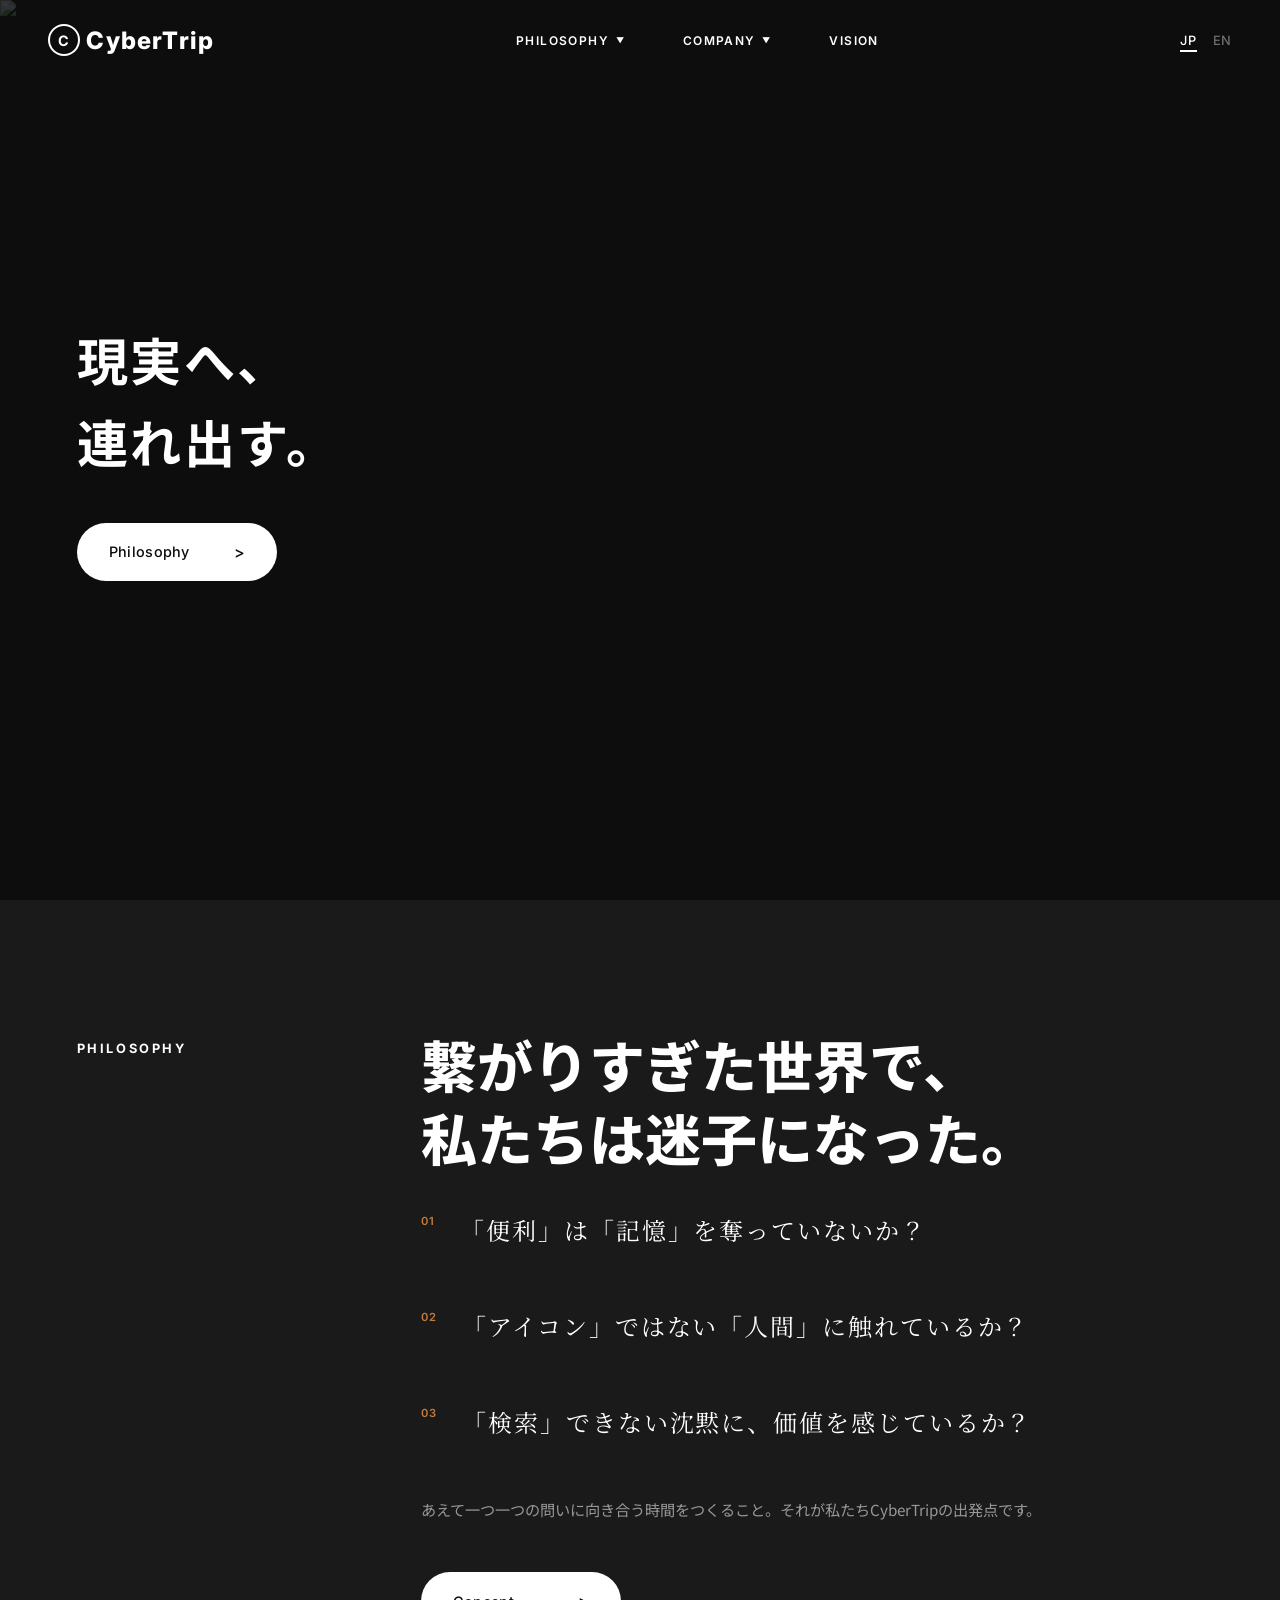
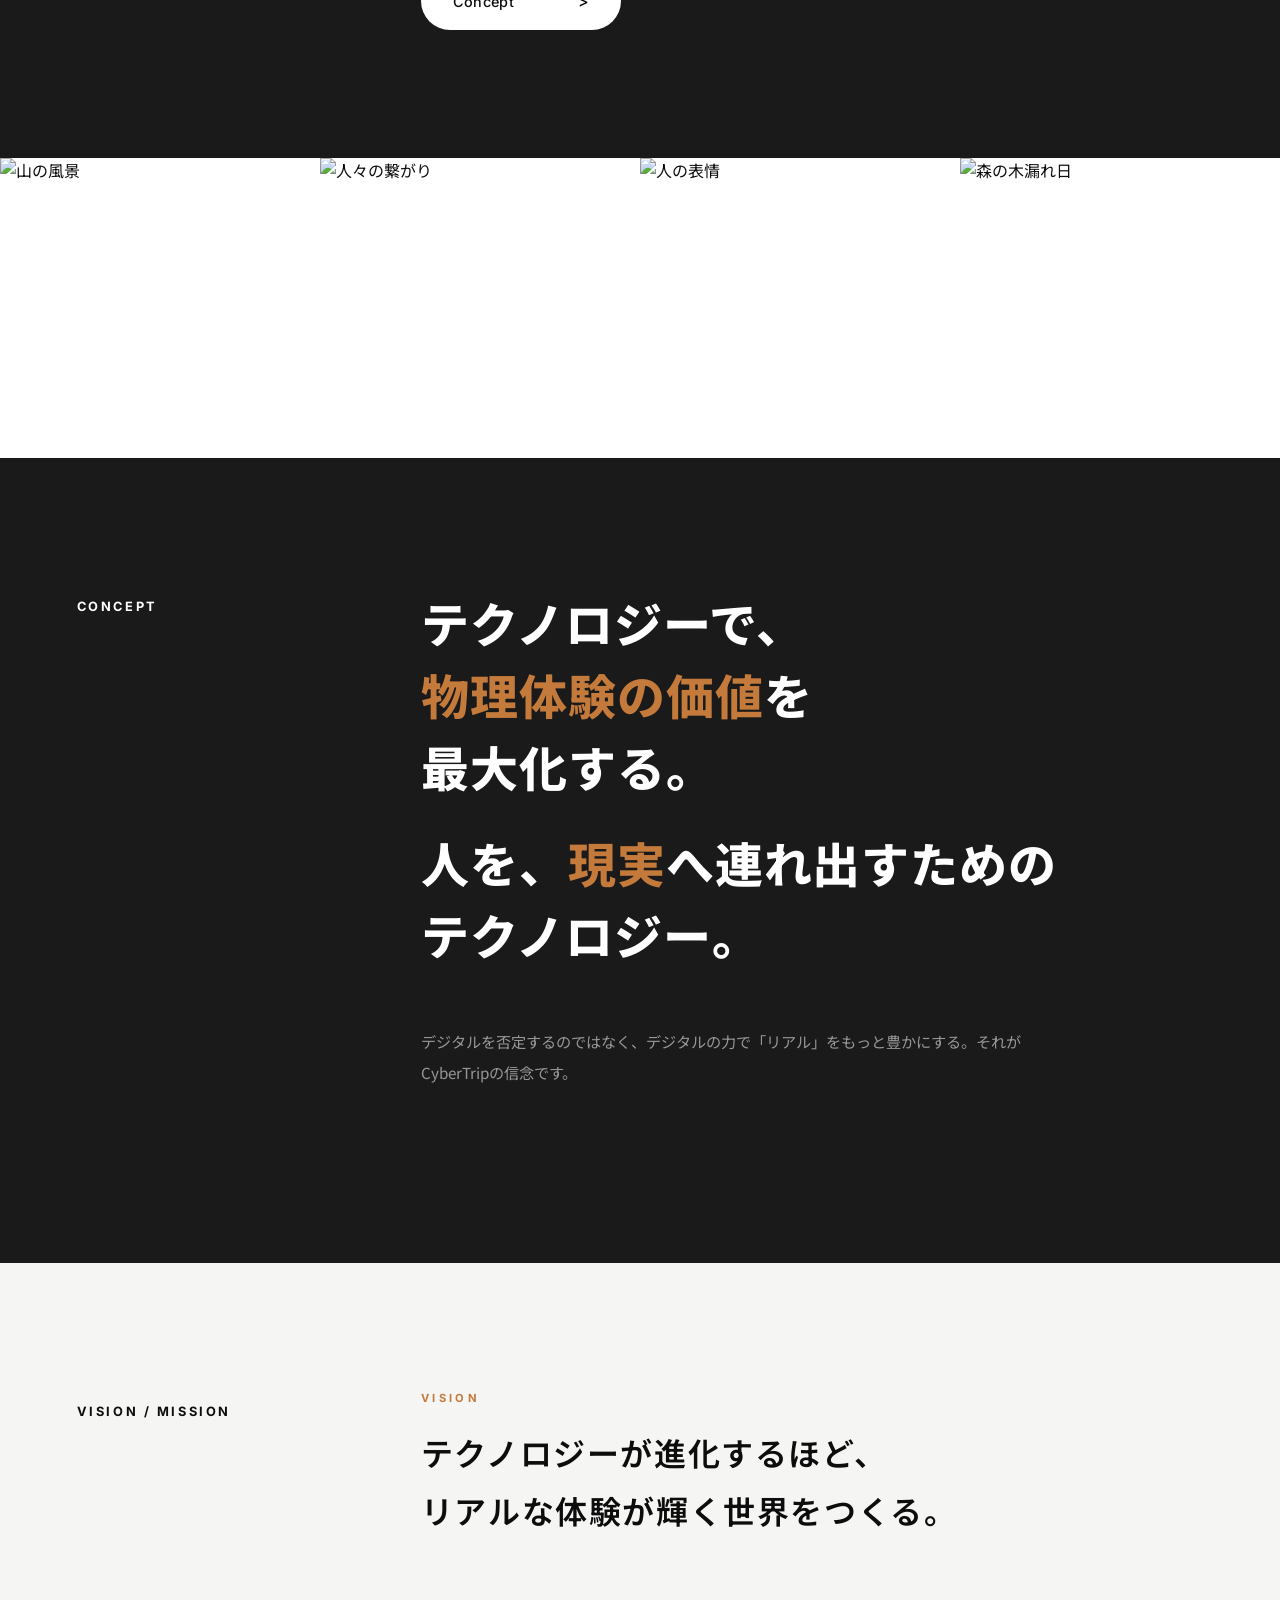
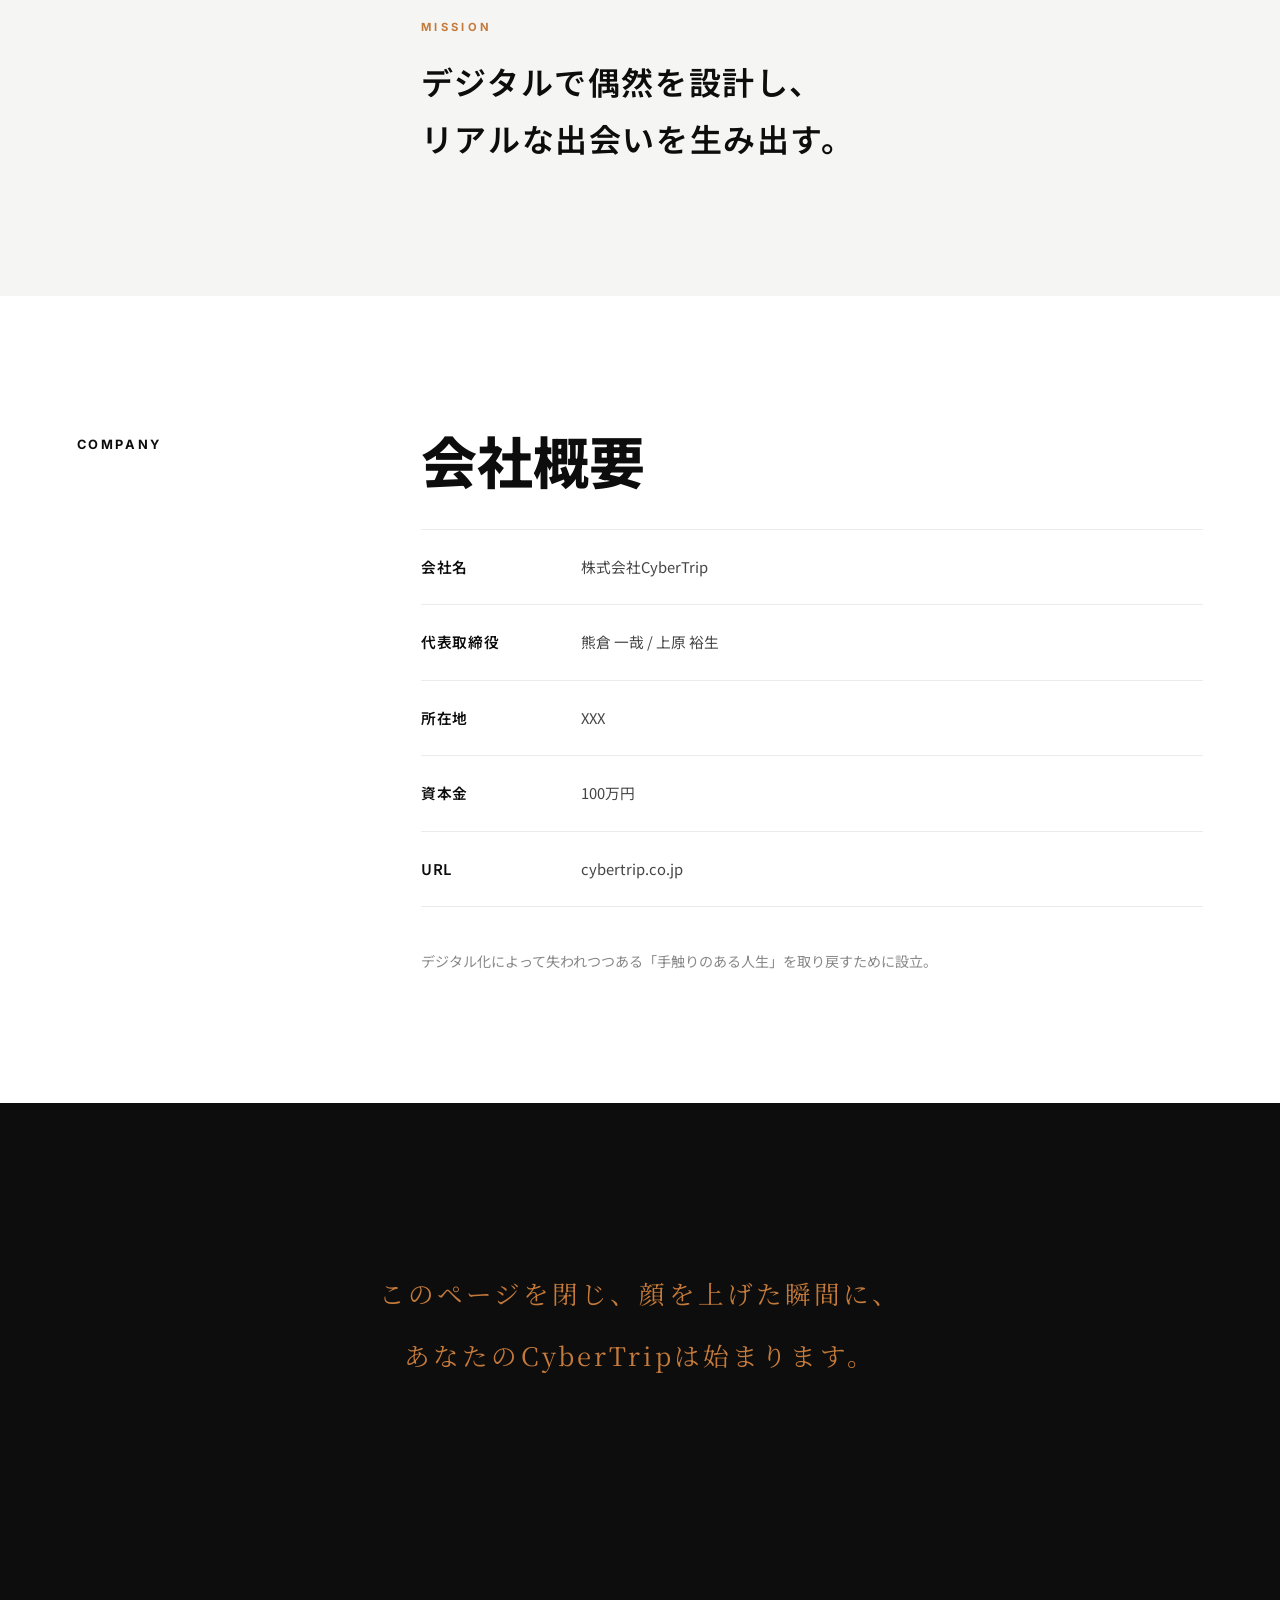
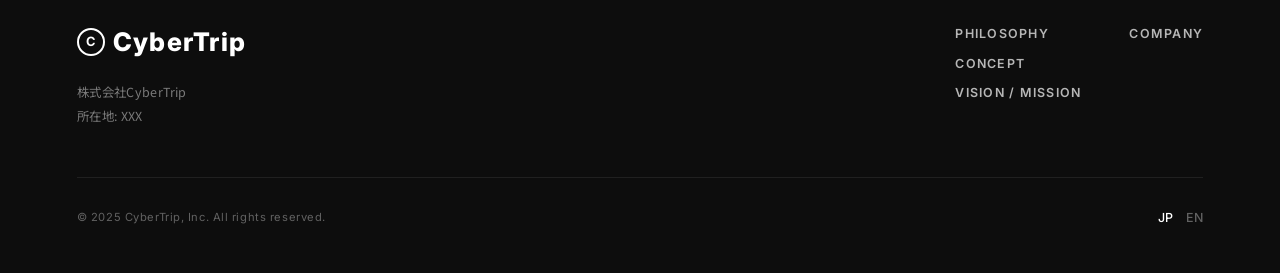
==== ja/index.html @ 6051e89f "Initial commit: cybertrip website" ====
<!DOCTYPE html>
<html lang="ja">
<head>
  <meta charset="UTF-8">
  <meta name="viewport" content="width=device-width, initial-scale=1.0">
  <title>CyberTrip — 現実へ、連れ出す。</title>
  <meta name="description" content="テクノロジーで、物理体験の価値を最大化する。人を、現実へ連れ出すためのテクノロジー。株式会社CyberTrip">
  <link rel="canonical" href="https://cybertrip.co.jp/ja/">
  <link rel="stylesheet" href="../css/style.css">
</head>
<body>

  <!-- ======== HEADER ======== -->
  <header class="header header--hero">
    <a href="#" class="logo">
      <span class="logo-mark">C</span>
      CyberTrip
    </a>

    <nav class="nav-main">
      <!-- PHILOSOPHY -->
      <div class="nav-item">
        <a href="#philosophy">Philosophy <span class="nav-arrow">▼</span></a>
        <div class="mega-dropdown">
          <div class="mega-dropdown-inner">
            <div>
              <div class="mega-title">PHILOSOPHY</div>
              <a href="#philosophy" class="mega-top-link">Philosophy Top <span>></span></a>
            </div>
            <div class="mega-links">
              <a href="#philosophy">問題提起</a>
              <a href="#concept">コンセプト</a>
              <a href="#vision">Vision / Mission</a>
            </div>
          </div>
        </div>
      </div>

      <!-- COMPANY -->
      <div class="nav-item">
        <a href="#company">Company <span class="nav-arrow">▼</span></a>
        <div class="mega-dropdown">
          <div class="mega-dropdown-inner">
            <div>
              <div class="mega-title">COMPANY</div>
              <a href="#company" class="mega-top-link">会社概要 <span>></span></a>
            </div>
            <div class="mega-links">
              <a href="#company">会社情報</a>
              <a href="#vision">Vision / Mission</a>
            </div>
          </div>
        </div>
      </div>

      <!-- VISION -->
      <div class="nav-item">
        <a href="#vision">Vision</a>
      </div>
    </nav>

    <div class="lang-switch">
      <a href="../ja/" class="active">JP</a>
      <a href="../en/">EN</a>
    </div>

    <div class="hamburger" aria-label="メニュー">
      <span></span><span></span><span></span>
    </div>
  </header>

  <!-- ======== HERO ======== -->
  <section class="hero">
    <div class="hero-bg">
      <img src="https://images.unsplash.com/photo-1477959858617-67f85cf4f1df?w=1920&q=80" alt="都市の風景">
      <div class="hero-bg-gradient"></div>
    </div>
    <div class="hero-clip">
      <img src="https://images.unsplash.com/photo-1501139083538-0139583c060f?w=1200&q=80" alt="自然と時間">
    </div>
    <div class="hero-content">
      <h1 class="hero-title-ja">
        現実へ、<br>連れ出す。
      </h1>
      <a href="#philosophy" class="btn-pill btn-pill--white">
        Philosophy <span class="arrow">></span>
      </a>
    </div>
  </section>

  <!-- ======== PHILOSOPHY (dark) ======== -->
  <section class="section section--dark" id="philosophy">
    <div class="section-inner">
      <div class="section-label">Philosophy</div>
      <div>
        <h2 class="section-heading fade-up" style="color:#fff;">
          繋がりすぎた世界で、<br>私たちは迷子になった。
        </h2>
        <div class="philosophy-statements">
          <div class="philosophy-item">
            <span class="philosophy-num">01</span>
            <p class="philosophy-text">「便利」は「記憶」を奪っていないか？</p>
          </div>
          <div class="philosophy-item">
            <span class="philosophy-num">02</span>
            <p class="philosophy-text">「アイコン」ではない「人間」に触れているか？</p>
          </div>
          <div class="philosophy-item">
            <span class="philosophy-num">03</span>
            <p class="philosophy-text">「検索」できない沈黙に、価値を感じているか？</p>
          </div>
        </div>
        <p class="section-body">
          あえて一つ一つの問いに向き合う時間をつくること。それが私たちCyberTripの出発点です。
        </p>
        <a href="#concept" class="btn-pill btn-pill--white">
          Concept <span class="arrow">></span>
        </a>
      </div>
    </div>
  </section>

  <!-- ======== IMAGE ROW ======== -->
  <div class="image-row">
    <div class="img-cell">
      <img src="https://images.unsplash.com/photo-1506905925346-21bda4d32df4?w=600&q=75" alt="山の風景">
    </div>
    <div class="img-cell">
      <img src="https://images.unsplash.com/photo-1529156069898-49953e39b3ac?w=600&q=75" alt="人々の繋がり">
    </div>
    <div class="img-cell">
      <img src="https://images.unsplash.com/photo-1507003211169-0a1dd7228f2d?w=600&q=75" alt="人の表情">
    </div>
    <div class="img-cell">
      <img src="https://images.unsplash.com/photo-1441974231531-c6227db76b6e?w=600&q=75" alt="森の木漏れ日">
    </div>
  </div>

  <!-- ======== CONCEPT (dark) ======== -->
  <section class="section section--dark" id="concept">
    <div class="section-inner">
      <div class="section-label">Concept</div>
      <div class="concept-block">
        <p class="concept-text fade-up">
          テクノロジーで、<br><span class="accent">物理体験の価値</span>を<br>最大化する。
        </p>
        <p class="concept-text fade-up">
          人を、<span class="accent">現実</span>へ連れ出すための<br>テクノロジー。
        </p>
        <p class="section-body" style="margin-top:2rem;">
          デジタルを否定するのではなく、デジタルの力で「リアル」をもっと豊かにする。それがCyberTripの信念です。
        </p>
      </div>
    </div>
  </section>

  <!-- ======== VISION / MISSION (light) ======== -->
  <section class="section section--light" id="vision">
    <div class="section-inner">
      <div class="section-label">Vision / Mission</div>
      <div class="vm-blocks">
        <div class="vm-item">
          <div class="vm-label">Vision</div>
          <p class="vm-text">
            テクノロジーが進化するほど、<br>リアルな体験が輝く世界をつくる。
          </p>
        </div>
        <div class="vm-item">
          <div class="vm-label">Mission</div>
          <p class="vm-text">
            デジタルで偶然を設計し、<br>リアルな出会いを生み出す。
          </p>
        </div>
      </div>
    </div>
  </section>

  <!-- ======== COMPANY (white) ======== -->
  <section class="section section--white" id="company">
    <div class="section-inner">
      <div class="section-label">Company</div>
      <div>
        <h2 class="section-heading fade-up">会社概要</h2>
        <div class="company-grid fade-up">
          <div class="company-row">
            <span class="company-key">会社名</span>
            <span class="company-value">株式会社CyberTrip</span>
          </div>
          <div class="company-row">
            <span class="company-key">代表取締役</span>
            <span class="company-value">熊倉 一哉 / 上原 裕生</span>
          </div>
          <div class="company-row">
            <span class="company-key">所在地</span>
            <span class="company-value">XXX</span>
          </div>
          <div class="company-row">
            <span class="company-key">資本金</span>
            <span class="company-value">100万円</span>
          </div>
          <div class="company-row">
            <span class="company-key">URL</span>
            <span class="company-value">cybertrip.co.jp</span>
          </div>
        </div>
        <p class="company-note fade-up">
          デジタル化によって失われつつある「手触りのある人生」を取り戻すために設立。
        </p>
      </div>
    </div>
  </section>

  <!-- ======== CLOSING ======== -->
  <section class="closing">
    <p class="closing-text">
      このページを閉じ、顔を上げた瞬間に、<br>あなたのCyberTripは始まります。
    </p>
  </section>

  <!-- ======== FOOTER ======== -->
  <footer class="footer">
    <div class="footer-inner">
      <div>
        <div class="footer-logo">
          <span class="logo-mark">C</span>
          CyberTrip
        </div>
        <div class="footer-company-info">
          株式会社CyberTrip<br>
          所在地: XXX
        </div>
      </div>
      <div class="footer-links">
        <div class="footer-links-col">
          <a href="#philosophy">Philosophy</a>
          <a href="#concept">Concept</a>
          <a href="#vision">Vision / Mission</a>
        </div>
        <div class="footer-links-col">
          <a href="#company">Company</a>
        </div>
      </div>
    </div>
    <div class="footer-bottom">
      <span class="footer-copy">&copy; 2025 CyberTrip, Inc. All rights reserved.</span>
      <div class="footer-bottom-right">
        <div class="footer-lang">
          <a href="../ja/" class="active">JP</a>
          <a href="../en/">EN</a>
        </div>
      </div>
    </div>
  </footer>

  <script src="../js/script.js"></script>
</body>
</html>
---- css/style.css ----
/* ============================================
   CyberTrip Corporate Site
   CARTA-inspired modern corporate design
   ============================================ */

@import url('https://fonts.googleapis.com/css2?family=Inter:wght@300;400;500;600;700;800;900&family=Noto+Sans+JP:wght@300;400;500;600;700;800;900&family=Noto+Serif+JP:wght@300;400;500;600;700&display=swap');

/* --- Reset --- */
*, *::before, *::after {
  margin: 0;
  padding: 0;
  box-sizing: border-box;
}

:root {
  --black: #0d0d0d;
  --dark: #1a1a1a;
  --dark-gray: #2a2a2a;
  --mid-gray: #888;
  --light-gray: #f5f5f3;
  --white: #ffffff;
  --accent: #c47a3b;
  --font-en: 'Inter', -apple-system, BlinkMacSystemFont, sans-serif;
  --font-ja: 'Noto Sans JP', 'Hiragino Sans', sans-serif;
  --font-ja-serif: 'Noto Serif JP', 'Yu Mincho', serif;
  --header-h: 80px;
  --ease: cubic-bezier(0.25, 0.46, 0.45, 0.94);
}

html {
  scroll-behavior: smooth;
  -webkit-font-smoothing: antialiased;
  -moz-osx-font-smoothing: grayscale;
  font-size: 16px;
}

body {
  font-family: var(--font-ja);
  color: var(--black);
  background: var(--white);
  overflow-x: hidden;
}

body.en {
  font-family: var(--font-en);
}

a {
  color: inherit;
  text-decoration: none;
}

img {
  max-width: 100%;
  display: block;
}

/* ============================================
   HEADER / NAVIGATION
   ============================================ */
.header {
  position: fixed;
  top: 0;
  left: 0;
  width: 100%;
  height: var(--header-h);
  z-index: 1000;
  display: flex;
  align-items: center;
  justify-content: space-between;
  padding: 0 3rem;
  transition: background 0.4s ease, box-shadow 0.4s ease;
}

.header--hero {
  background: transparent;
}

.header--scrolled {
  background: rgba(13, 13, 13, 0.95);
  backdrop-filter: blur(10px);
  box-shadow: 0 1px 0 rgba(255,255,255,0.06);
}

/* Logo */
.logo {
  font-family: var(--font-en);
  font-size: 1.5rem;
  font-weight: 800;
  color: var(--white);
  letter-spacing: 0.05em;
  display: flex;
  align-items: center;
  gap: 0.4rem;
}

.logo-mark {
  width: 32px;
  height: 32px;
  border: 2.5px solid var(--white);
  border-radius: 50%;
  display: flex;
  align-items: center;
  justify-content: center;
  font-size: 0.9rem;
  font-weight: 700;
}

/* Main Nav */
.nav-main {
  display: flex;
  align-items: center;
  gap: 0;
}

.nav-item {
  position: relative;
}

.nav-item > a {
  display: flex;
  align-items: center;
  gap: 0.4rem;
  padding: 0 1.8rem;
  height: var(--header-h);
  font-family: var(--font-en);
  font-size: 0.75rem;
  font-weight: 600;
  letter-spacing: 0.12em;
  text-transform: uppercase;
  color: var(--white);
  transition: opacity 0.3s ease;
}

.nav-item > a:hover {
  opacity: 0.7;
}

.nav-arrow {
  font-size: 0.5rem;
  transition: transform 0.3s ease;
}

.nav-item:hover .nav-arrow {
  transform: rotate(180deg);
}

/* Mega Dropdown */
.mega-dropdown {
  position: absolute;
  top: var(--header-h);
  left: 50%;
  transform: translateX(-50%);
  background: var(--white);
  border-radius: 16px;
  padding: 2.5rem 3rem;
  min-width: 600px;
  box-shadow: 0 20px 60px rgba(0,0,0,0.15);
  opacity: 0;
  visibility: hidden;
  transition: all 0.35s var(--ease);
  pointer-events: none;
}

.nav-item:hover .mega-dropdown {
  opacity: 1;
  visibility: visible;
  pointer-events: auto;
  transform: translateX(-50%) translateY(0);
}

.mega-dropdown-inner {
  display: grid;
  grid-template-columns: 200px 1fr;
  gap: 2rem;
}

.mega-title {
  font-family: var(--font-en);
  font-size: 1.4rem;
  font-weight: 800;
  color: var(--black);
  letter-spacing: 0.02em;
}

.mega-top-link {
  display: flex;
  align-items: center;
  justify-content: space-between;
  margin-top: 1.2rem;
  padding-bottom: 1rem;
  border-bottom: 1px solid #e0e0e0;
  font-size: 0.85rem;
  font-weight: 500;
  color: var(--black);
  transition: color 0.3s;
}

.mega-top-link:hover {
  color: var(--accent);
}

.mega-links {
  display: grid;
  grid-template-columns: 1fr 1fr;
  gap: 0.8rem 2rem;
  align-content: start;
}

.mega-links a {
  display: flex;
  align-items: center;
  gap: 0.5rem;
  font-size: 0.85rem;
  font-weight: 600;
  color: var(--black);
  letter-spacing: 0.03em;
  padding: 0.4rem 0;
  transition: color 0.3s;
}

.mega-links a::before {
  content: '>';
  font-size: 0.7rem;
  color: var(--mid-gray);
}

.mega-links a:hover {
  color: var(--accent);
}

/* Language Switch */
.lang-switch {
  display: flex;
  align-items: center;
  gap: 1rem;
}

.lang-switch a {
  font-family: var(--font-en);
  font-size: 0.8rem;
  font-weight: 500;
  color: rgba(255,255,255,0.4);
  letter-spacing: 0.05em;
  transition: color 0.3s;
}

.lang-switch a:hover {
  color: var(--white);
}

.lang-switch a.active {
  color: var(--white);
  position: relative;
}

.lang-switch a.active::after {
  content: '';
  position: absolute;
  bottom: -4px;
  left: 0;
  width: 100%;
  height: 1.5px;
  background: var(--white);
}

/* Mobile hamburger */
.hamburger {
  display: none;
  flex-direction: column;
  gap: 6px;
  cursor: pointer;
  padding: 8px;
  z-index: 1100;
}

.hamburger span {
  width: 24px;
  height: 1.5px;
  background: var(--white);
  transition: all 0.3s ease;
}

.hamburger.open span:nth-child(1) {
  transform: rotate(45deg) translate(5px, 5px);
}
.hamburger.open span:nth-child(2) {
  opacity: 0;
}
.hamburger.open span:nth-child(3) {
  transform: rotate(-45deg) translate(5px, -5px);
}

/* ============================================
   HERO SECTION
   ============================================ */
.hero {
  position: relative;
  width: 100%;
  height: 100vh;
  min-height: 600px;
  display: flex;
  align-items: center;
  overflow: hidden;
  background: var(--black);
}

.hero-bg {
  position: absolute;
  inset: 0;
  z-index: 0;
}

.hero-bg img {
  width: 100%;
  height: 100%;
  object-fit: cover;
  opacity: 0.55;
}

.hero-bg-gradient {
  position: absolute;
  inset: 0;
  background: linear-gradient(
    180deg,
    rgba(13,13,13,0.7) 0%,
    rgba(13,13,13,0.3) 40%,
    rgba(13,13,13,0.5) 100%
  );
}

/* Diagonal clip decoration */
.hero-clip {
  position: absolute;
  bottom: 0;
  right: 0;
  width: 55%;
  height: 100%;
  clip-path: polygon(25% 0, 100% 0, 100% 100%, 0 100%);
  z-index: 1;
}

.hero-clip img {
  width: 100%;
  height: 100%;
  object-fit: cover;
  opacity: 0.45;
}

.hero-content {
  position: relative;
  z-index: 5;
  padding: 0 6%;
  max-width: 1000px;
}

.hero-title {
  font-family: var(--font-en);
  font-size: clamp(3.5rem, 9vw, 8rem);
  font-weight: 900;
  color: var(--white);
  line-height: 1.05;
  letter-spacing: -0.02em;
  margin-bottom: 2.5rem;
}

.hero-title-ja {
  font-family: var(--font-ja);
  font-size: clamp(1.8rem, 4vw, 3.2rem);
  font-weight: 700;
  color: var(--white);
  line-height: 1.6;
  letter-spacing: 0.05em;
  margin-bottom: 2.5rem;
}

/* Pill button */
.btn-pill {
  display: inline-flex;
  align-items: center;
  justify-content: space-between;
  gap: 2rem;
  padding: 1.2rem 2rem;
  min-width: 200px;
  border-radius: 60px;
  font-family: var(--font-en);
  font-size: 0.9rem;
  font-weight: 500;
  letter-spacing: 0.02em;
  transition: all 0.4s var(--ease);
  cursor: pointer;
  border: none;
}

.btn-pill--white {
  background: var(--white);
  color: var(--black);
}

.btn-pill--white:hover {
  background: var(--light-gray);
  transform: translateY(-2px);
  box-shadow: 0 8px 30px rgba(0,0,0,0.2);
}

.btn-pill--dark {
  background: var(--black);
  color: var(--white);
}

.btn-pill--dark:hover {
  background: var(--dark);
  transform: translateY(-2px);
  box-shadow: 0 8px 30px rgba(0,0,0,0.15);
}

.btn-pill .arrow {
  font-size: 1rem;
  transition: transform 0.3s ease;
}

.btn-pill:hover .arrow {
  transform: translateX(4px);
}

/* ============================================
   CONTENT SECTIONS
   ============================================ */
.section {
  padding: 8rem 6%;
  position: relative;
}

.section--dark {
  background: var(--dark);
  color: var(--white);
}

.section--light {
  background: var(--light-gray);
  color: var(--black);
}

.section--white {
  background: var(--white);
  color: var(--black);
}

.section-inner {
  max-width: 1200px;
  margin: 0 auto;
  display: grid;
  grid-template-columns: 280px 1fr;
  gap: 4rem;
  align-items: start;
}

.section-label {
  font-family: var(--font-en);
  font-size: 0.8rem;
  font-weight: 700;
  letter-spacing: 0.2em;
  text-transform: uppercase;
  padding-top: 0.8rem;
}

.section-heading {
  font-size: clamp(2rem, 5vw, 3.5rem);
  font-weight: 800;
  line-height: 1.3;
  margin-bottom: 2rem;
}

.en .section-heading {
  font-family: var(--font-en);
  letter-spacing: -0.02em;
}

.section-body {
  font-size: 0.95rem;
  line-height: 2;
  color: var(--mid-gray);
  margin-bottom: 3rem;
  max-width: 640px;
}

.section--dark .section-body {
  color: rgba(255,255,255,0.55);
}

.section-btn {
  margin-top: 1rem;
}

/* ============================================
   PHILOSOPHY — Statements (dark section)
   ============================================ */
.philosophy-statements {
  display: flex;
  flex-direction: column;
  gap: 3rem;
  margin-bottom: 3rem;
}

.philosophy-item {
  display: flex;
  align-items: flex-start;
  gap: 1.5rem;
  opacity: 0;
  transform: translateY(30px);
  transition: all 0.8s var(--ease);
}

.philosophy-item.visible {
  opacity: 1;
  transform: translateY(0);
}

.philosophy-num {
  font-family: var(--font-en);
  font-size: 0.7rem;
  font-weight: 600;
  letter-spacing: 0.15em;
  color: var(--accent);
  padding-top: 0.5rem;
  flex-shrink: 0;
}

.philosophy-text {
  font-family: var(--font-ja-serif);
  font-size: clamp(1.1rem, 2vw, 1.5rem);
  font-weight: 400;
  line-height: 2;
  letter-spacing: 0.08em;
  color: var(--white);
}

.en .philosophy-text {
  font-family: var(--font-en);
  font-size: clamp(1.2rem, 2.2vw, 1.6rem);
  font-weight: 400;
  letter-spacing: 0;
  line-height: 1.7;
}

/* ============================================
   CONCEPT SECTION (full-bleed dark)
   ============================================ */
.concept-block {
  display: flex;
  flex-direction: column;
  gap: 1.5rem;
}

.concept-text {
  font-size: clamp(1.6rem, 4vw, 3rem);
  font-weight: 800;
  line-height: 1.5;
  letter-spacing: 0.02em;
}

.en .concept-text {
  font-family: var(--font-en);
  font-size: clamp(1.8rem, 4.5vw, 3.2rem);
  letter-spacing: -0.01em;
  line-height: 1.35;
}

.concept-text .accent {
  color: var(--accent);
}

/* ============================================
   VISION / MISSION (light section)
   ============================================ */
.vm-blocks {
  display: flex;
  flex-direction: column;
  gap: 5rem;
}

.vm-item {
  opacity: 0;
  transform: translateY(30px);
  transition: all 0.8s var(--ease);
}

.vm-item.visible {
  opacity: 1;
  transform: translateY(0);
}

.vm-label {
  font-family: var(--font-en);
  font-size: 0.7rem;
  font-weight: 700;
  letter-spacing: 0.3em;
  text-transform: uppercase;
  color: var(--accent);
  margin-bottom: 1.2rem;
}

.vm-text {
  font-size: clamp(1.3rem, 2.5vw, 2rem);
  font-weight: 600;
  line-height: 1.8;
  letter-spacing: 0.05em;
}

.en .vm-text {
  font-family: var(--font-en);
  font-size: clamp(1.4rem, 2.8vw, 2.2rem);
  font-weight: 600;
  letter-spacing: -0.01em;
  line-height: 1.5;
}

/* ============================================
   COMPANY PROFILE
   ============================================ */
.company-grid {
  display: grid;
  grid-template-columns: 1fr;
  gap: 0;
}

.company-row {
  display: grid;
  grid-template-columns: 160px 1fr;
  padding: 1.5rem 0;
  border-bottom: 1px solid rgba(0,0,0,0.08);
  font-size: 0.92rem;
  line-height: 1.8;
}

.company-row:first-child {
  border-top: 1px solid rgba(0,0,0,0.08);
}

.company-key {
  font-weight: 600;
  color: var(--black);
  letter-spacing: 0.05em;
}

.company-value {
  color: #444;
}

.en .company-key {
  font-family: var(--font-en);
  font-weight: 600;
}

.en .company-value {
  font-family: var(--font-en);
}

.company-note {
  margin-top: 2.5rem;
  font-size: 0.88rem;
  line-height: 2;
  color: var(--mid-gray);
}

/* ============================================
   CLOSING MESSAGE
   ============================================ */
.closing {
  padding: 10rem 6%;
  background: var(--black);
  display: flex;
  align-items: center;
  justify-content: center;
  text-align: center;
}

.closing-text {
  font-family: var(--font-ja-serif);
  font-size: clamp(1.1rem, 2.5vw, 1.6rem);
  font-weight: 400;
  color: var(--accent);
  letter-spacing: 0.12em;
  line-height: 2.4;
  opacity: 0;
  transform: translateY(30px);
  transition: all 1.2s var(--ease);
}

.closing-text.visible {
  opacity: 1;
  transform: translateY(0);
}

.en .closing-text {
  font-family: var(--font-en);
  font-size: clamp(1.2rem, 2.8vw, 1.8rem);
  font-weight: 300;
  font-style: italic;
  letter-spacing: 0.02em;
  line-height: 1.8;
}

/* ============================================
   FOOTER
   ============================================ */
.footer {
  background: var(--black);
  color: var(--white);
  padding: 5rem 6% 3rem;
}

.footer-inner {
  max-width: 1200px;
  margin: 0 auto;
  display: grid;
  grid-template-columns: 1fr auto;
  gap: 3rem;
}

.footer-logo {
  font-family: var(--font-en);
  font-size: 1.6rem;
  font-weight: 800;
  letter-spacing: 0.05em;
  margin-bottom: 1.5rem;
  display: flex;
  align-items: center;
  gap: 0.5rem;
}

.footer-logo .logo-mark {
  width: 28px;
  height: 28px;
  border-width: 2px;
  font-size: 0.8rem;
}

.footer-company-info {
  font-size: 0.78rem;
  color: rgba(255,255,255,0.45);
  line-height: 1.9;
  letter-spacing: 0.03em;
}

.footer-links {
  display: flex;
  gap: 3rem;
}

.footer-links-col {
  display: flex;
  flex-direction: column;
  gap: 0.9rem;
}

.footer-links-col a {
  font-family: var(--font-en);
  font-size: 0.78rem;
  font-weight: 600;
  letter-spacing: 0.1em;
  text-transform: uppercase;
  color: rgba(255,255,255,0.7);
  transition: color 0.3s;
}

.footer-links-col a:hover {
  color: var(--white);
}

.footer-bottom {
  max-width: 1200px;
  margin: 3rem auto 0;
  padding-top: 2rem;
  border-top: 1px solid rgba(255,255,255,0.08);
  display: flex;
  justify-content: space-between;
  align-items: center;
}

.footer-copy {
  font-family: var(--font-en);
  font-size: 0.7rem;
  color: rgba(255,255,255,0.35);
  letter-spacing: 0.05em;
}

.footer-bottom-right {
  display: flex;
  align-items: center;
  gap: 1.5rem;
}

.footer-social {
  display: flex;
  gap: 0.8rem;
}

.footer-social a {
  width: 36px;
  height: 36px;
  border-radius: 50%;
  border: 1px solid rgba(255,255,255,0.2);
  display: flex;
  align-items: center;
  justify-content: center;
  font-size: 0.8rem;
  color: rgba(255,255,255,0.7);
  transition: all 0.3s;
}

.footer-social a:hover {
  border-color: var(--white);
  color: var(--white);
}

.footer-lang {
  display: flex;
  gap: 0.8rem;
}

.footer-lang a {
  font-family: var(--font-en);
  font-size: 0.78rem;
  font-weight: 500;
  color: rgba(255,255,255,0.35);
  transition: color 0.3s;
}

.footer-lang a:hover,
.footer-lang a.active {
  color: var(--white);
}

/* ============================================
   IMAGE GALLERY ROW (between sections)
   ============================================ */
.image-row {
  display: grid;
  grid-template-columns: repeat(4, 1fr);
  height: 300px;
  overflow: hidden;
}

.image-row .img-cell {
  overflow: hidden;
  position: relative;
}

.image-row .img-cell img {
  width: 100%;
  height: 100%;
  object-fit: cover;
  transition: transform 0.6s var(--ease);
}

.image-row .img-cell:hover img {
  transform: scale(1.05);
}

/* Placeholder for images using CSS gradients */
.img-placeholder {
  width: 100%;
  height: 100%;
}

.img-placeholder--1 {
  background: linear-gradient(135deg, #2a2a2a 0%, #444 50%, #2a2a2a 100%);
}
.img-placeholder--2 {
  background: linear-gradient(135deg, #3a3530 0%, #5a4f45 50%, #3a3530 100%);
}
.img-placeholder--3 {
  background: linear-gradient(135deg, #1a2a1a 0%, #3a4a3a 50%, #1a2a1a 100%);
}
.img-placeholder--4 {
  background: linear-gradient(135deg, #2a2a3a 0%, #4a4a5a 50%, #2a2a3a 100%);
}

/* ============================================
   SCROLL ANIMATIONS
   ============================================ */
.fade-up {
  opacity: 0;
  transform: translateY(40px);
  transition: all 0.9s var(--ease);
}

.fade-up.visible {
  opacity: 1;
  transform: translateY(0);
}

.fade-in {
  opacity: 0;
  transition: opacity 1s var(--ease);
}

.fade-in.visible {
  opacity: 1;
}

/* ============================================
   LANGUAGE SELECTOR PAGE
   ============================================ */
.lang-select-page {
  min-height: 100vh;
  background: var(--black);
  display: flex;
  flex-direction: column;
  align-items: center;
  justify-content: center;
  gap: 4rem;
}

.lang-select-logo {
  font-family: var(--font-en);
  font-size: clamp(2.5rem, 6vw, 5rem);
  font-weight: 900;
  color: var(--white);
  letter-spacing: 0.04em;
}

.lang-select-links {
  display: flex;
  gap: 3rem;
  align-items: center;
}

.lang-select-links a {
  font-family: var(--font-en);
  color: rgba(255,255,255,0.5);
  font-size: 1rem;
  font-weight: 500;
  letter-spacing: 0.15em;
  padding: 1.2rem 2.5rem;
  border: 1px solid rgba(255,255,255,0.12);
  border-radius: 60px;
  transition: all 0.4s var(--ease);
}

.lang-select-links a:hover {
  color: var(--white);
  border-color: var(--white);
  background: rgba(255,255,255,0.05);
}

.lang-select-divider {
  color: rgba(255,255,255,0.15);
  font-weight: 200;
  font-size: 1.5rem;
}

/* ============================================
   RESPONSIVE
   ============================================ */
@media (max-width: 1024px) {
  .section-inner {
    grid-template-columns: 1fr;
    gap: 2rem;
  }

  .mega-dropdown {
    min-width: 400px;
  }
}

@media (max-width: 768px) {
  :root {
    --header-h: 64px;
  }

  .header {
    padding: 0 1.5rem;
  }

  .nav-main {
    display: none;
  }

  .nav-main.open {
    display: flex;
    flex-direction: column;
    position: fixed;
    top: 0;
    left: 0;
    width: 100%;
    height: 100vh;
    background: rgba(13,13,13,0.98);
    padding: 100px 2rem 2rem;
    align-items: flex-start;
    gap: 0;
    z-index: 1050;
  }

  .nav-main.open .nav-item > a {
    padding: 1rem 0;
    font-size: 1rem;
    height: auto;
  }

  .nav-main.open .mega-dropdown {
    display: none;
  }

  .hamburger {
    display: flex;
  }

  .hero-content {
    padding: 0 1.5rem;
  }

  .hero-title {
    font-size: clamp(2.5rem, 12vw, 4.5rem);
  }

  .hero-title-ja {
    font-size: clamp(1.5rem, 6vw, 2.2rem);
  }

  .section {
    padding: 5rem 1.5rem;
  }

  .section-inner {
    grid-template-columns: 1fr;
    gap: 1.5rem;
  }

  .company-row {
    grid-template-columns: 120px 1fr;
  }

  .footer-inner {
    grid-template-columns: 1fr;
  }

  .footer-bottom {
    flex-direction: column;
    gap: 1.5rem;
    text-align: center;
  }

  .image-row {
    grid-template-columns: repeat(2, 1fr);
    height: 200px;
  }

  .lang-select-links {
    flex-direction: column;
    gap: 1.5rem;
  }

  .lang-select-divider {
    display: none;
  }

  .closing {
    padding: 6rem 1.5rem;
  }
}
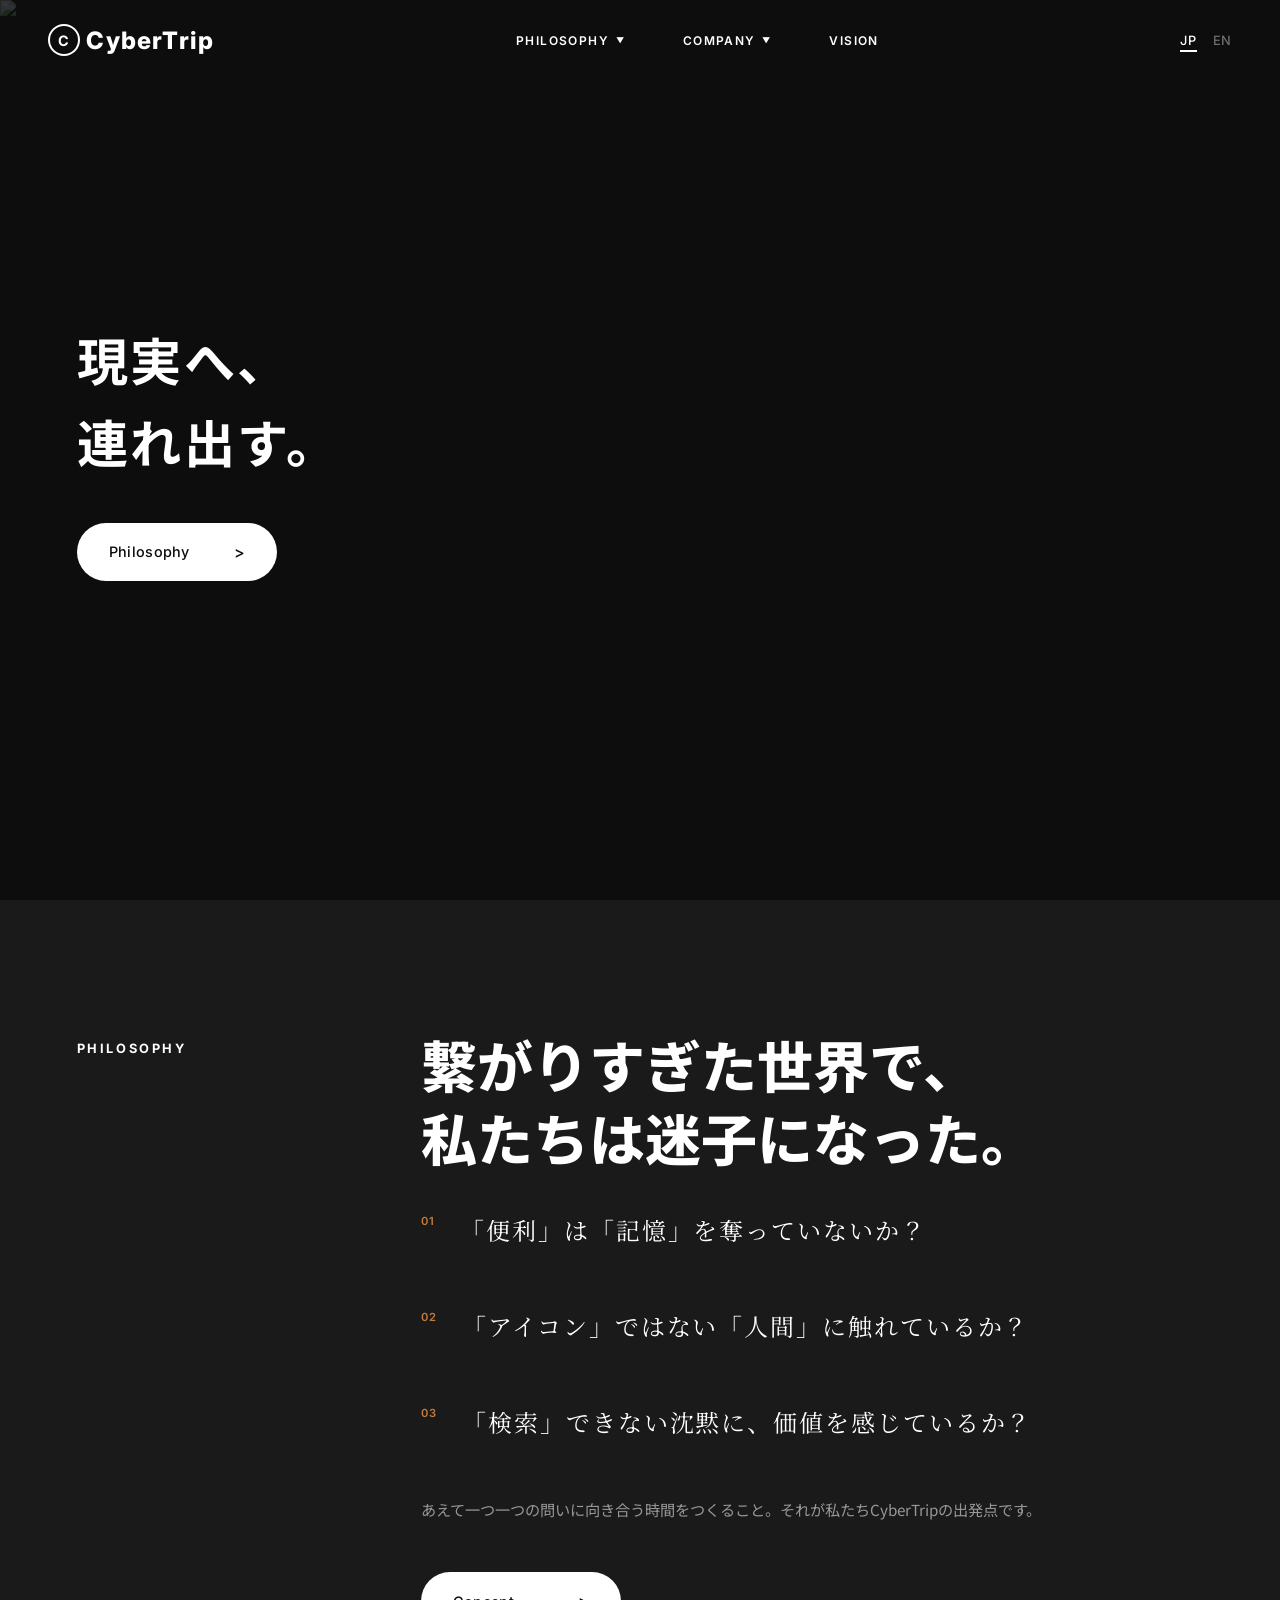
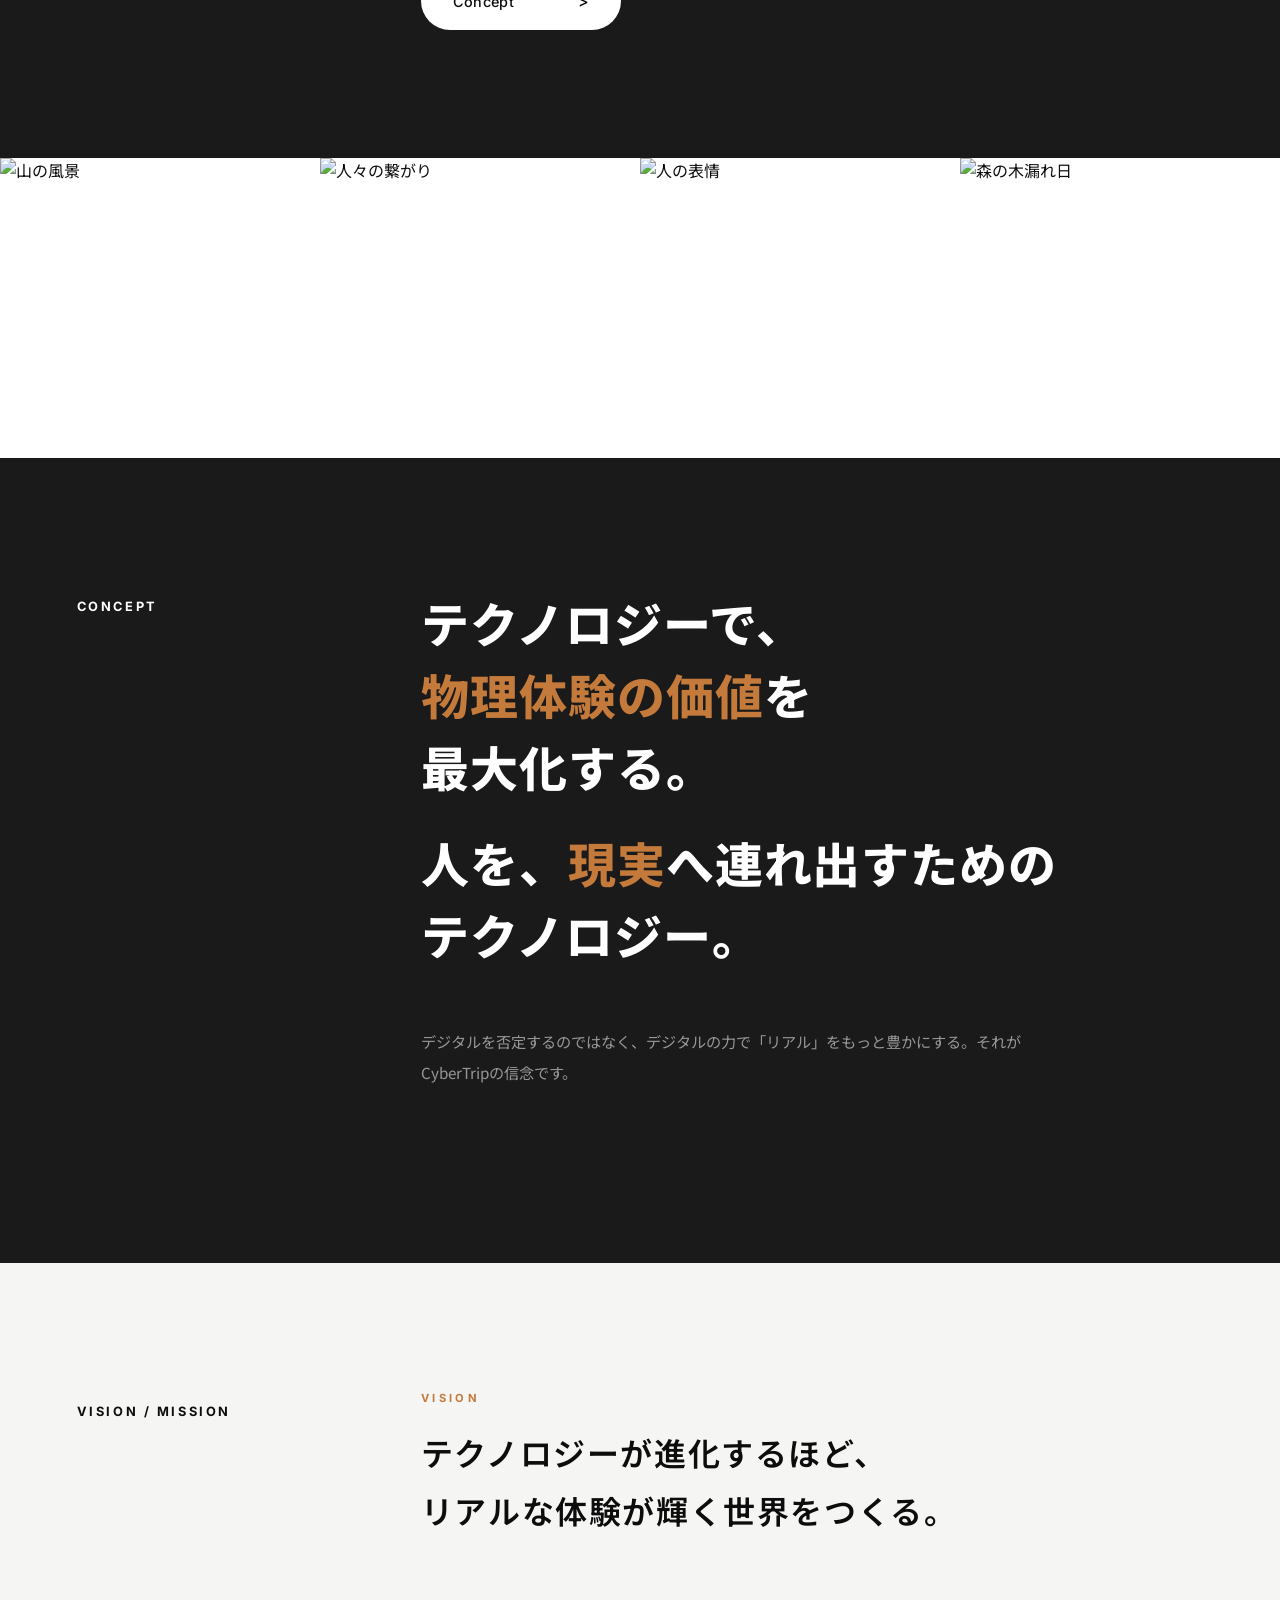
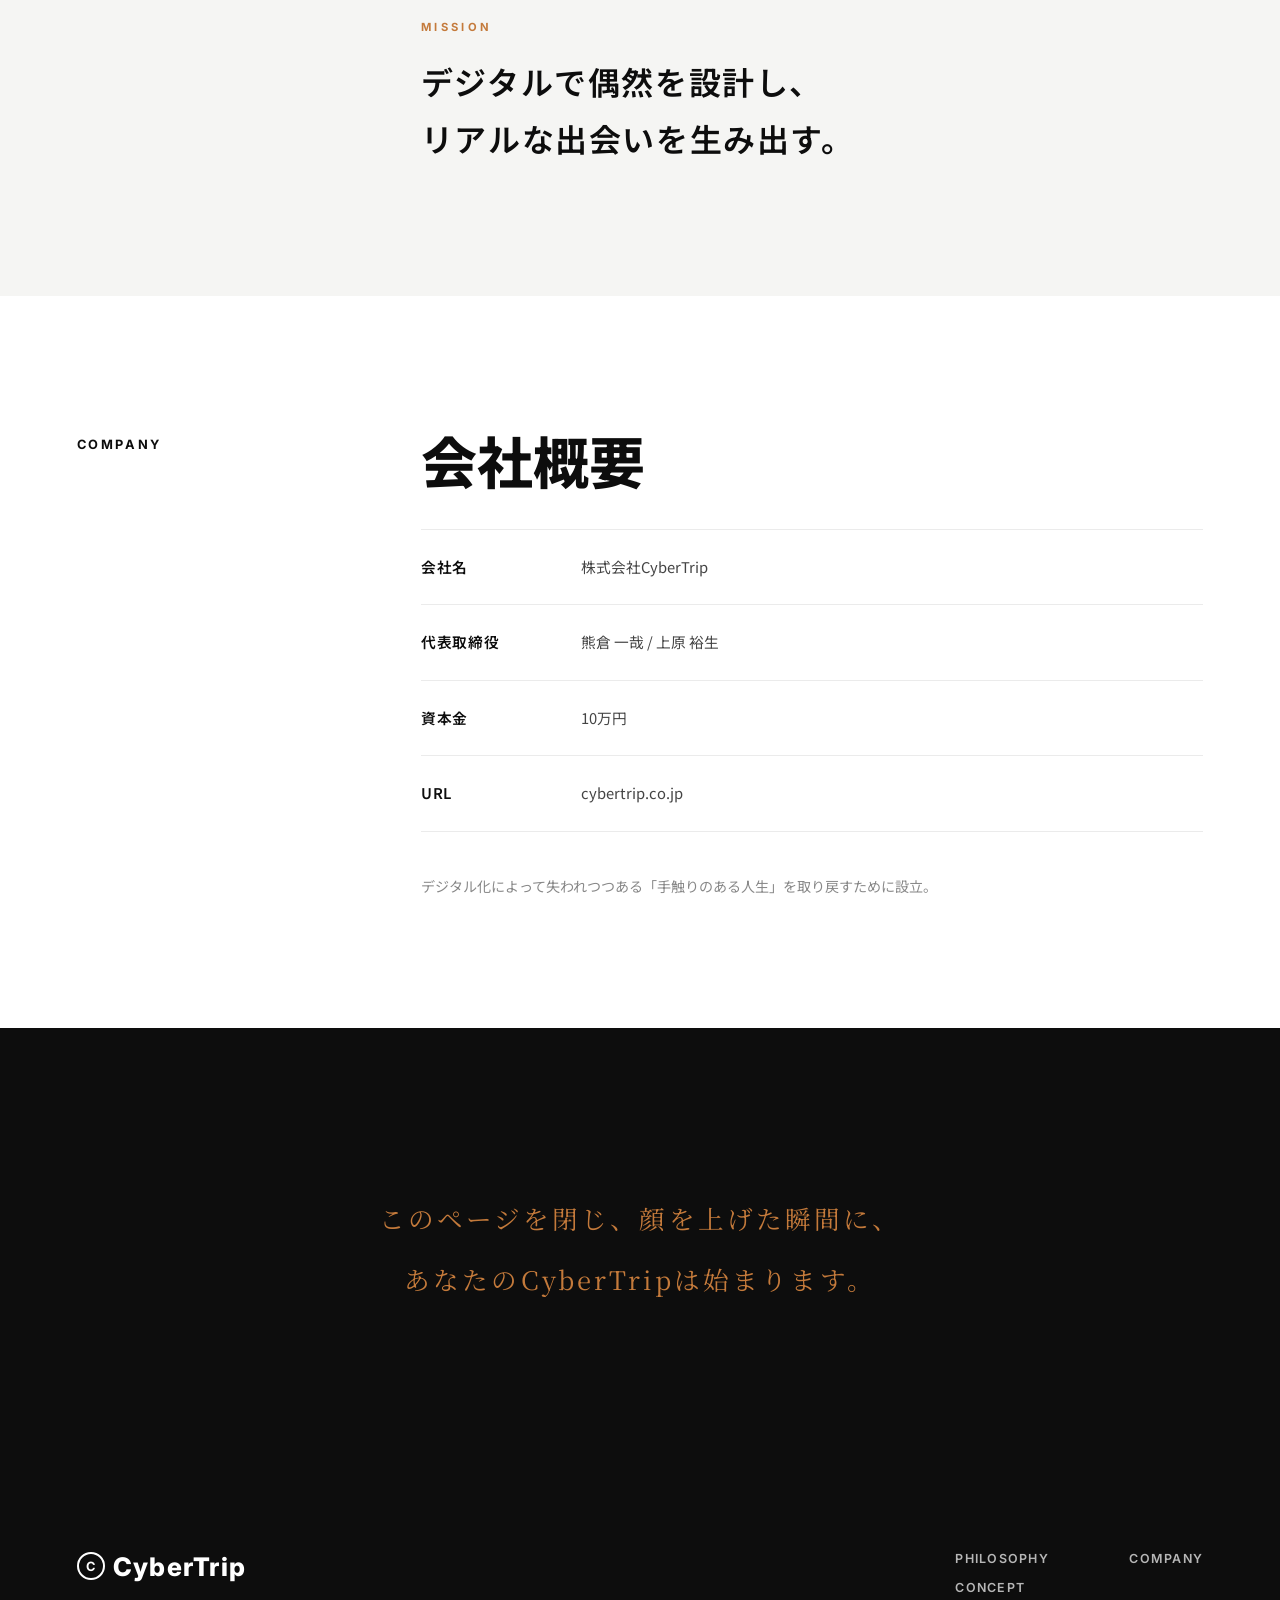
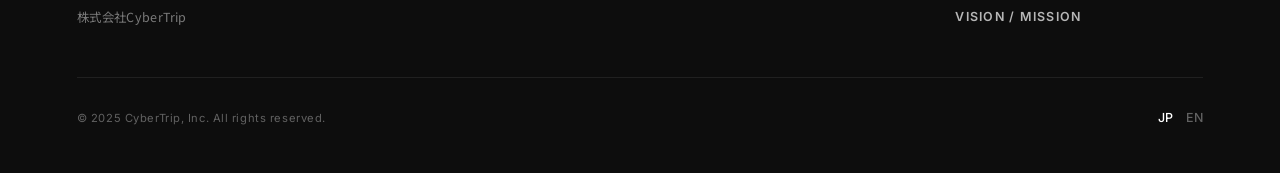
==== commit a62b22bf: "update" ====
--- a/ja/index.html
+++ b/ja/index.html
@@ -191,12 +191,8 @@
             <span class="company-value">熊倉 一哉 / 上原 裕生</span>
           </div>
           <div class="company-row">
-            <span class="company-key">所在地</span>
-            <span class="company-value">XXX</span>
-          </div>
-          <div class="company-row">
             <span class="company-key">資本金</span>
-            <span class="company-value">100万円</span>
+            <span class="company-value">10万円</span>
           </div>
           <div class="company-row">
             <span class="company-key">URL</span>
@@ -226,8 +222,7 @@
           CyberTrip
         </div>
         <div class="footer-company-info">
-          株式会社CyberTrip<br>
-          所在地: XXX
+          株式会社CyberTrip
         </div>
       </div>
       <div class="footer-links">
